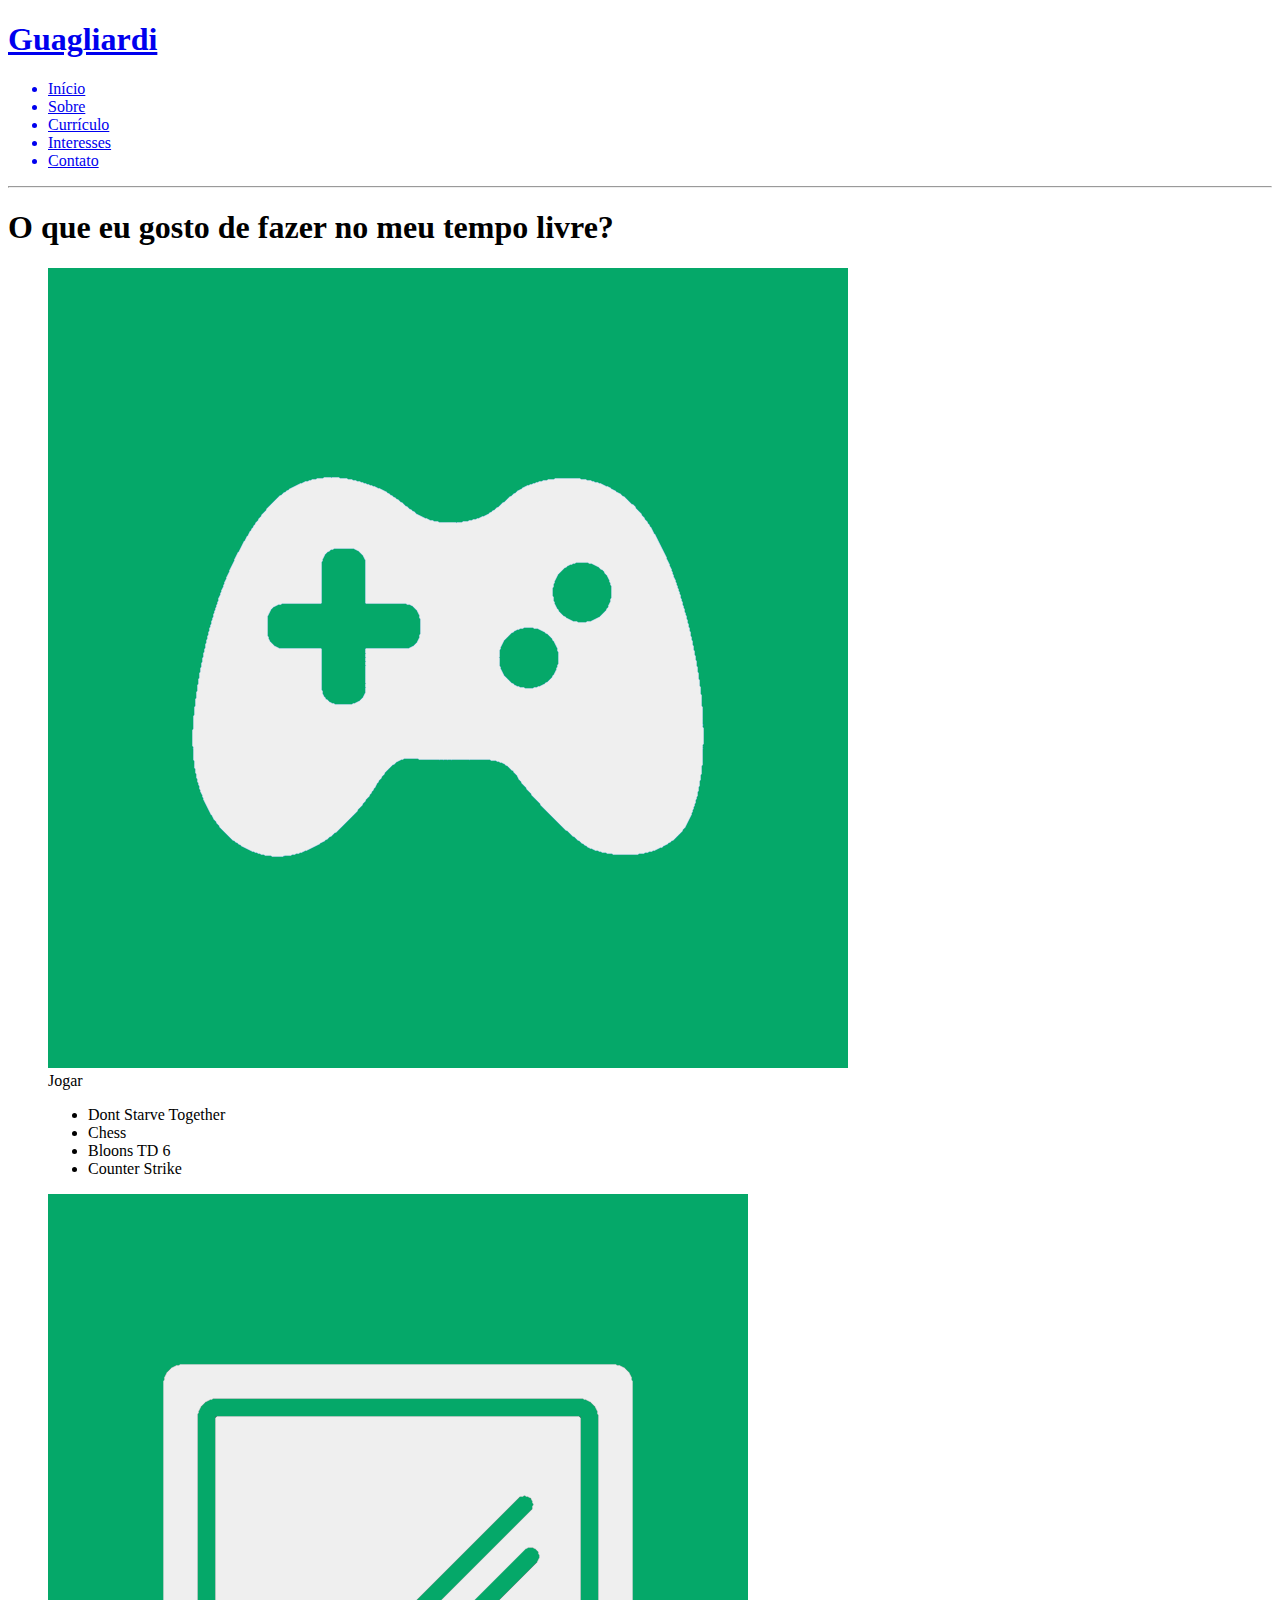
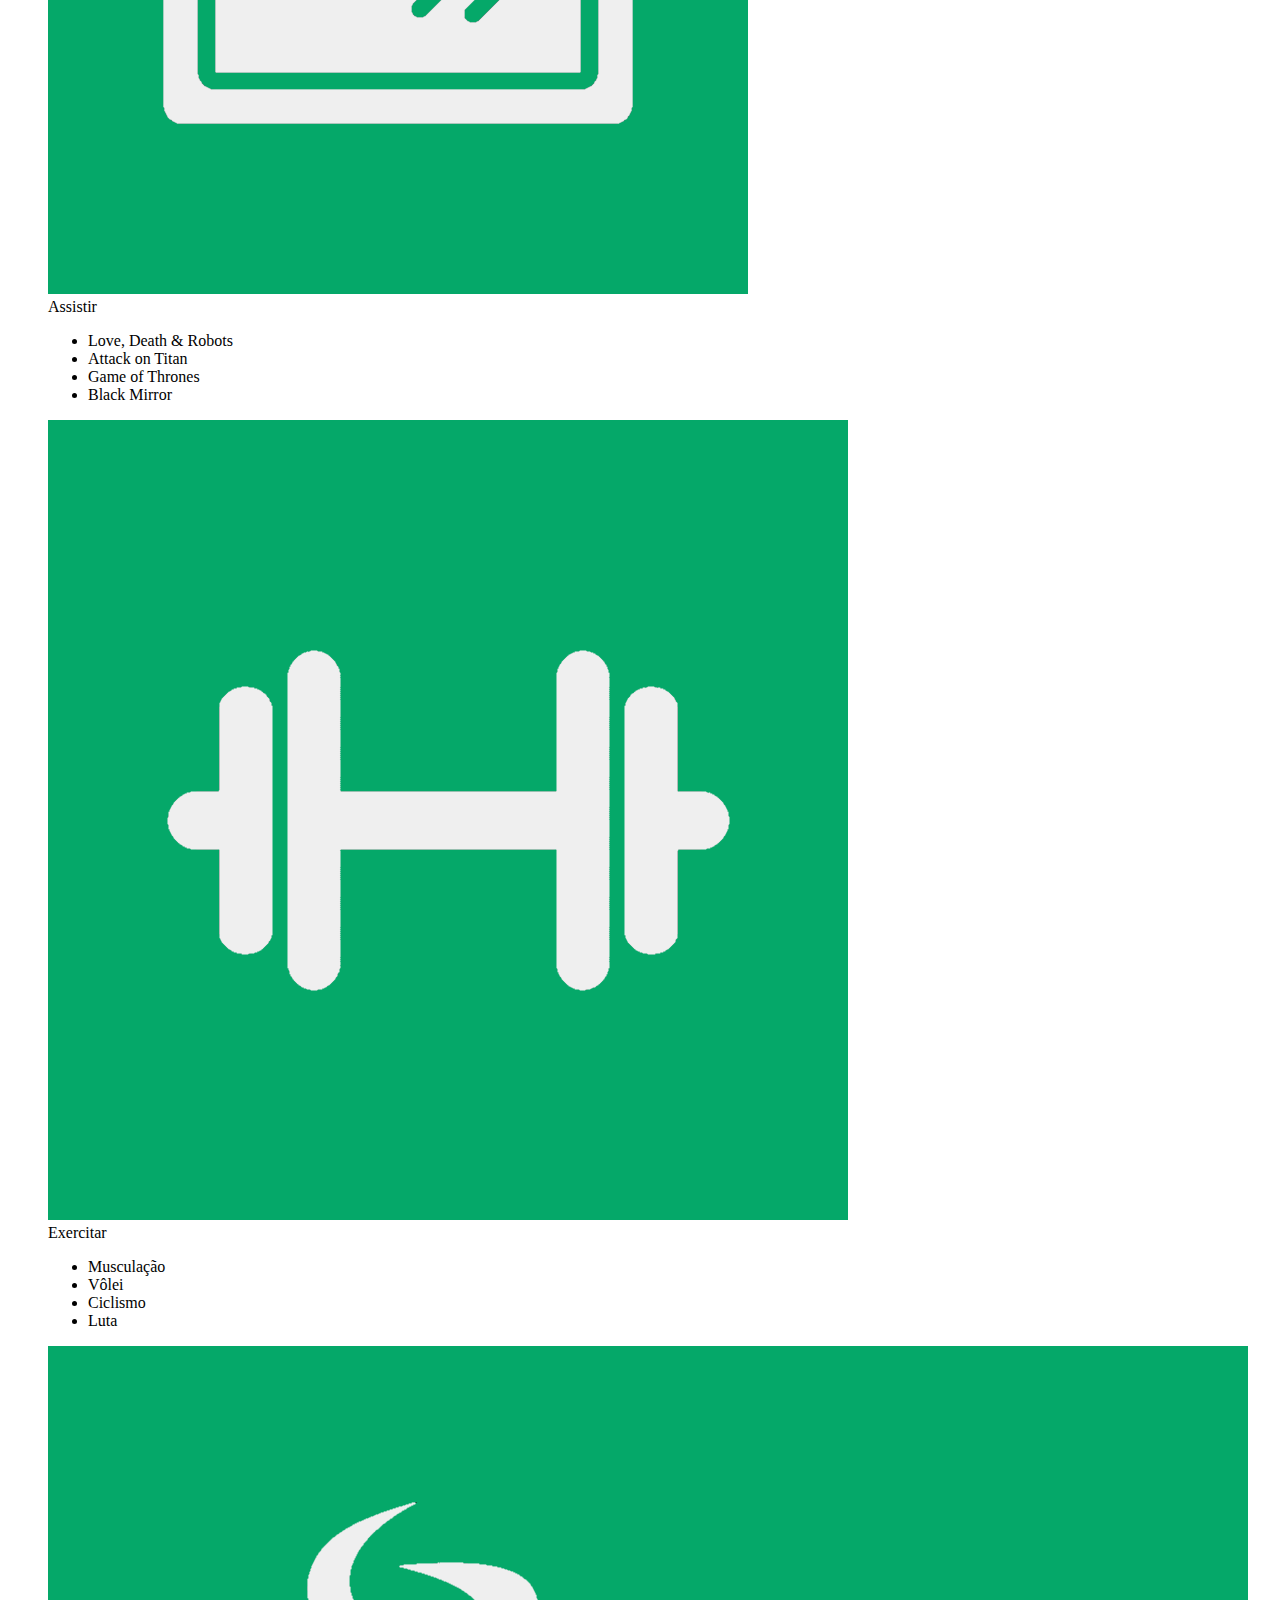
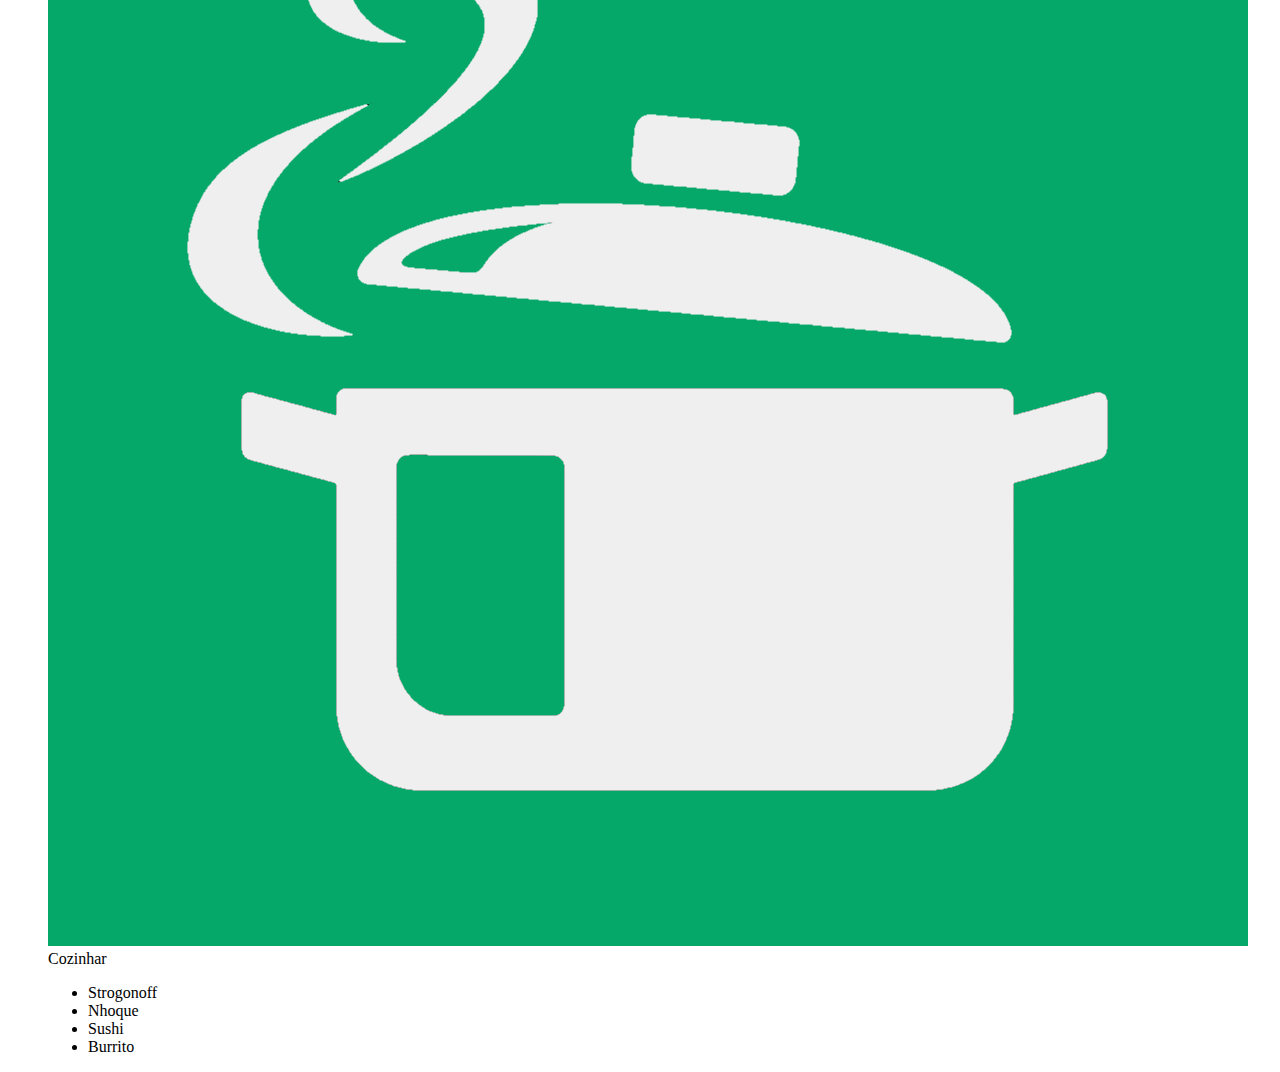
==== index.html @ cad992c4 "Update and rename Interesses.html to index.html" ====
<!DOCTYPE html>
<html lang="pt-br">

<head>
  <meta charset="UTF-8">
  <meta http-equiv="X-UA-Compatible" content="IE=edge">
  <meta name="viewport" content="width=device-width, initial-scale=1.0">
  <title>Guagliardi</title>
  <link href="https://static.wixstatic.com/media/2ceb95_ec93070513824b6e9b10cbf581165358~mv2.png/v1/fill/w_599,h_558,al_c/2ceb95_ec93070513824b6e9b10cbf581165358~mv2.png" rel="icon" type='image/x-icon'>
  <link rel="preconnect" href="https://fonts.googleapis.com">
  <link rel="preconnect" href="https://fonts.gstatic.com" crossorigin>
  <link href="https://fonts.googleapis.com/css2?family=Poppins:wght@900&display=swap" rel="stylesheet">
  <link href="style.css" rel="stylesheet">
</head>

<body>
  <header>
    <div class="center">
      <div class="menu">
        <div class="logo">
          <h1><a href="https://brunoguagliardi.github.io/GuagliardiInicio/">Guagliardi</a></h1>
        </div><!--logo-->
        <nav><ul>
          <a href="https://brunoguagliardi.github.io/GuagliardiInicio/"><li>Início</li></a>
          <a href="https://brunoguagliardi.github.io/GuagliardiSobre/"><li>Sobre</li></a>
          <a href="https://brunoguagliardi.github.io/GuagliardiCurriculo/"><li>Currículo</li></a>
          <a href="https://brunoguagliardi.github.io/GuagliardiInteresses/"><li><span>Interesses</span></li></a>
          <a href="https://brunoguagliardi.github.io/GuagliardiContato/"><li>Contato</li></a>
        </ul></nav>
      </div><!--menu-->
    </div><!--center-->
  </header>
  <hr>
  
  <section>
  <h1>O que eu gosto de fazer no meu tempo livre?</h1>
    <figure class="Jogar">
    <img src="img/Logocontrole.png">
    <figcaption>
      <span>Jogar</span>
      <ul>
      <li>Dont Starve Together</li>
      <li>Chess</li>
      <li>Bloons TD 6</li>
      <li>Counter Strike</li>
      </ul>
    </figcaption>
    </figure><!--Jogar-->
    <figure class="Assistir">
    <img src="img/Logotv.png">
    <figcaption>
      <span>Assistir</span>
      <ul>
        <li>Love, Death & Robots</li>
        <li>Attack on Titan</li>
        <li>Game of Thrones</li>
        <li>Black Mirror</li>
      </ul>
    </figcaption>
    </figure><!--Assistir-->
    <figure class="Malhar">
    <img src="img/Logomalhar.png">
    <figcaption>
      <span>Exercitar</span>
      <ul>
        <li>Musculação</li>
        <li>Vôlei</li>
        <li>Ciclismo</li>
        <li>Luta</li>
      </ul>
    </figcaption>
    </figure><!--Malhar-->
    <figure class="Cozinhar">
    <img src="img/Logocozinha.png">
    <figcaption>
      <span>Cozinhar</span>
      <ul>
      <li>Strogonoff</li>
      <li>Nhoque</li>
      <li>Sushi</li>
      <li>Burrito</li>
      </ul>

    </figcaption>
    </figure><!--Cozinhar-->
  </section>


</body>

</html>
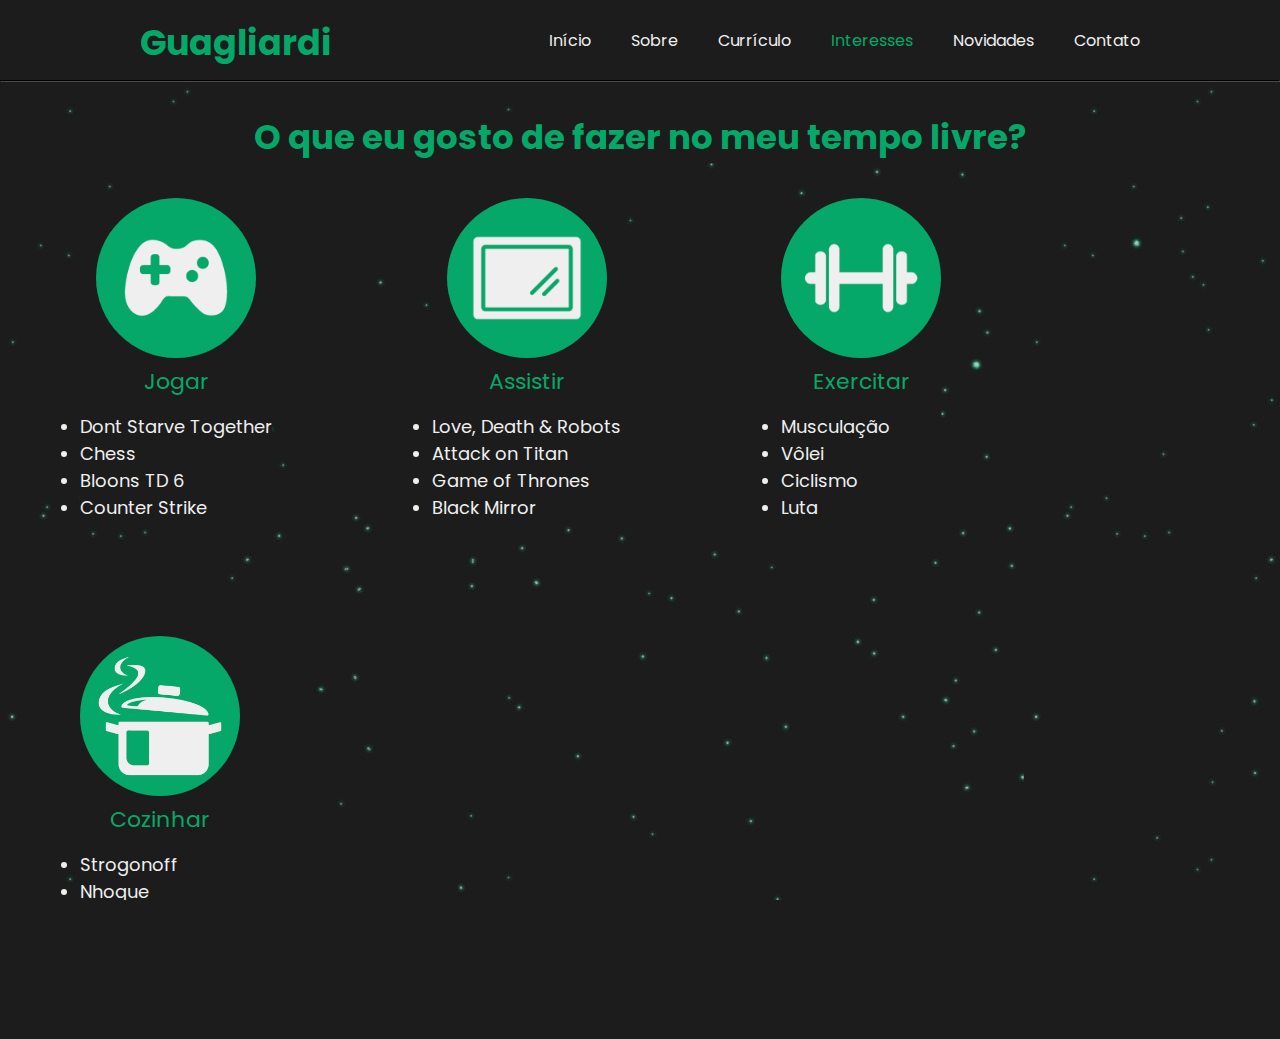
==== commit 5e43d5ba: "Update and rename Interesses.html to index.html" ====
--- a/index.html
+++ b/index.html
@@ -25,6 +25,7 @@
           <a href="https://brunoguagliardi.github.io/GuagliardiSobre/"><li>Sobre</li></a>
           <a href="https://brunoguagliardi.github.io/GuagliardiCurriculo/"><li>Currículo</li></a>
           <a href="https://brunoguagliardi.github.io/GuagliardiInteresses/"><li><span>Interesses</span></li></a>
+          <a href="https://brunoguagliardi.github.io/GuagliardiNovidades/"><li>Novidades</li></a>
           <a href="https://brunoguagliardi.github.io/GuagliardiContato/"><li>Contato</li></a>
         </ul></nav>
       </div><!--menu-->
--- a/style.css
+++ b/style.css
@@ -0,0 +1,194 @@
+*{
+  margin: 0;
+  padding: 0;
+  box-sizing: border-box;
+  background-color: #1C1C1C;
+  list-style:initial;
+  text-decoration: none;
+}
+
+.center{
+  position: relative;
+  display: block;
+  background-color: #1C1C1C;
+  height: 80px;
+  width: 100%;
+}
+
+html,body{
+  height: 100%;
+  overflow-y: hidden;
+  overflow-x: hidden;
+  font-family: 'Poppins', sans-serif;
+  background-image: url("img/Wallpaper.png");
+}
+
+hr{
+  position: relative;
+  border-color: #4e4a4a;
+}
+
+.menu{
+  width: 1000px;
+  height: 100%;
+  display: block;
+  margin: auto;
+}
+
+.logo{
+  height: 100%;
+  display: table;
+  float: left;
+}
+
+.logo h1{
+  height: 100%;
+  display: table-cell;
+  vertical-align: middle;
+}
+
+.logo h1 a{
+  color: #05A869;
+  font-size: 35px;
+}
+
+nav{
+  float: right;
+  height: 100%;
+}
+
+nav a{
+  height: 100%;
+  display: table;
+  float: left;
+  padding: 28px 20px;
+}
+
+nav a:last-child{
+  padding-right: 0;
+}
+
+nav a li{
+  display: table-cell;
+  vertical-align: middle;
+  height: 100%;
+  color: #EFEFEF;
+}
+
+nav a li span{
+  color: #05A869;
+}
+
+h1{
+  display: table;
+  margin-left: 565px;
+  font-size: 45px;
+  color: #05A869;
+}
+
+h2{
+  display: table;
+  text-align: justify;
+  margin: auto;
+  color: #05A869;
+  font-size: 20px;
+}
+
+section{ 
+  background-color: transparent;
+  display: table;
+  margin: auto;
+}
+
+section h1{
+  display: table;
+  margin: auto;
+  margin-top: 30px;
+  font-size: 34px;
+}
+
+section img{ 
+  height: 160px;
+  width: 160px;
+  border-radius: 50%;
+}
+
+.Jogar, .Assistir, .Malhar, .Cozinhar{
+  vertical-align: top;
+  display: inline-block;
+  text-align: center;
+  margin: 80px;
+  margin-top: 35px;
+}
+
+.Jogar, .Assistir, .Malhar, .Cozinhar figcaption{
+  color: #EFEFEF;
+  font-size: 18px;
+}
+
+.Jogar figcaption span{
+  color: #05A869;
+  font-size: 22px;
+  animation: fadein 2s;
+}
+
+.Assistir figcaption span{
+  color: #05A869;
+  font-size: 22px;
+  animation: fadein 2s;
+}
+
+.Malhar figcaption span{
+  color: #05A869;
+  font-size: 22px;
+  animation: fadein 2s;
+}
+
+.Cozinhar figcaption span{
+  color: #05A869;
+  font-size: 22px;
+  animation: fadein 2s;
+}
+
+.Jogar{
+  animation: slide 2s;
+}
+
+.Assistir{
+  animation: slide 2s;
+}
+
+.Malhar{
+  animation: slide 1s;
+}
+
+.Cozinhar{
+  animation: slide 1s;
+}
+
+section li{
+  align-items: center;
+  text-align: justify;
+  animation: fadein 3s;
+  background-color: transparent;
+}
+
+section ul{
+  margin-top: 15px;
+}
+
+@keyframes slide{
+  0% {transform: translateX(-125px)}
+  100% {transform: translateX(0px)}
+  0% {opacity: 0}
+  100% {opacity: 1}
+}
+
+@keyframes fadein{
+  0% {opacity: 0}
+  65% {opacity: 0}
+  100% {opacity: 1}
+}
+
+
+
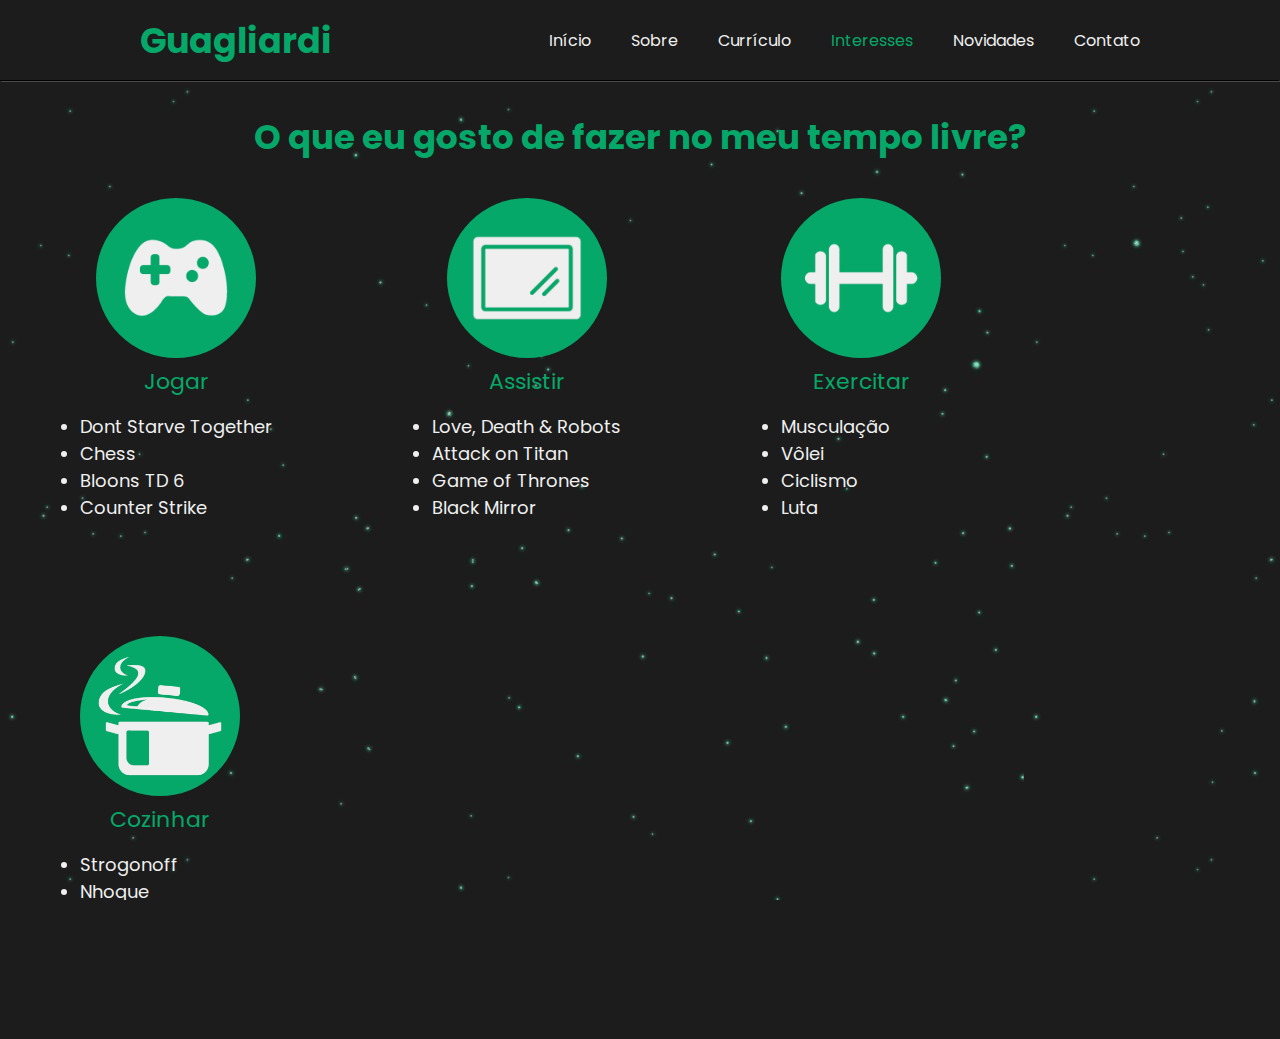
==== commit 3ffe2b77: "Update index.html" ====
--- a/index.html
+++ b/index.html
@@ -20,14 +20,16 @@
         <div class="logo">
           <h1><a href="https://brunoguagliardi.github.io/GuagliardiInicio/">Guagliardi</a></h1>
         </div><!--logo-->
-        <nav><ul>
+        <nav>
+          <ul>
           <a href="https://brunoguagliardi.github.io/GuagliardiInicio/"><li>Início</li></a>
           <a href="https://brunoguagliardi.github.io/GuagliardiSobre/"><li>Sobre</li></a>
           <a href="https://brunoguagliardi.github.io/GuagliardiCurriculo/"><li>Currículo</li></a>
           <a href="https://brunoguagliardi.github.io/GuagliardiInteresses/"><li><span>Interesses</span></li></a>
           <a href="https://brunoguagliardi.github.io/GuagliardiNovidades/"><li>Novidades</li></a>
           <a href="https://brunoguagliardi.github.io/GuagliardiContato/"><li>Contato</li></a>
-        </ul></nav>
+        </ul>
+        </nav>
       </div><!--menu-->
     </div><!--center-->
   </header>
--- a/style.css
+++ b/style.css
@@ -79,21 +79,6 @@
   color: #05A869;
 }
 
-h1{
-  display: table;
-  margin-left: 565px;
-  font-size: 45px;
-  color: #05A869;
-}
-
-h2{
-  display: table;
-  text-align: justify;
-  margin: auto;
-  color: #05A869;
-  font-size: 20px;
-}
-
 section{ 
   background-color: transparent;
   display: table;
@@ -104,13 +89,16 @@
   display: table;
   margin: auto;
   margin-top: 30px;
-  font-size: 34px;
+  font-size:34px;
+  color: #05A869;
+  background-color: transparent;
 }
 
 section img{ 
   height: 160px;
   width: 160px;
   border-radius: 50%;
+  background-color: transparent;
 }
 
 .Jogar, .Assistir, .Malhar, .Cozinhar{
@@ -119,51 +107,61 @@
   text-align: center;
   margin: 80px;
   margin-top: 35px;
+  background-color: transparent;
 }
 
-.Jogar, .Assistir, .Malhar, .Cozinhar figcaption{
+figcaption{
   color: #EFEFEF;
   font-size: 18px;
+  background-color: transparent;
 }
 
 .Jogar figcaption span{
   color: #05A869;
   font-size: 22px;
   animation: fadein 2s;
+  background-color: transparent;
 }
 
 .Assistir figcaption span{
   color: #05A869;
   font-size: 22px;
   animation: fadein 2s;
+  background-color: transparent;
 }
 
 .Malhar figcaption span{
   color: #05A869;
   font-size: 22px;
   animation: fadein 2s;
+  background-color: transparent;
 }
 
 .Cozinhar figcaption span{
   color: #05A869;
   font-size: 22px;
   animation: fadein 2s;
+  background-color: transparent;
 }
 
 .Jogar{
   animation: slide 2s;
+  background-color: transparent;
 }
 
 .Assistir{
   animation: slide 2s;
+  background-color: transparent;
 }
 
 .Malhar{
   animation: slide 1s;
+  background-color: transparent;
 }
 
 .Cozinhar{
   animation: slide 1s;
+  background-color: transparent;
 }
 
 section li{
@@ -175,6 +173,7 @@
 
 section ul{
   margin-top: 15px;
+  background-color: transparent;
 }
 
 @keyframes slide{
